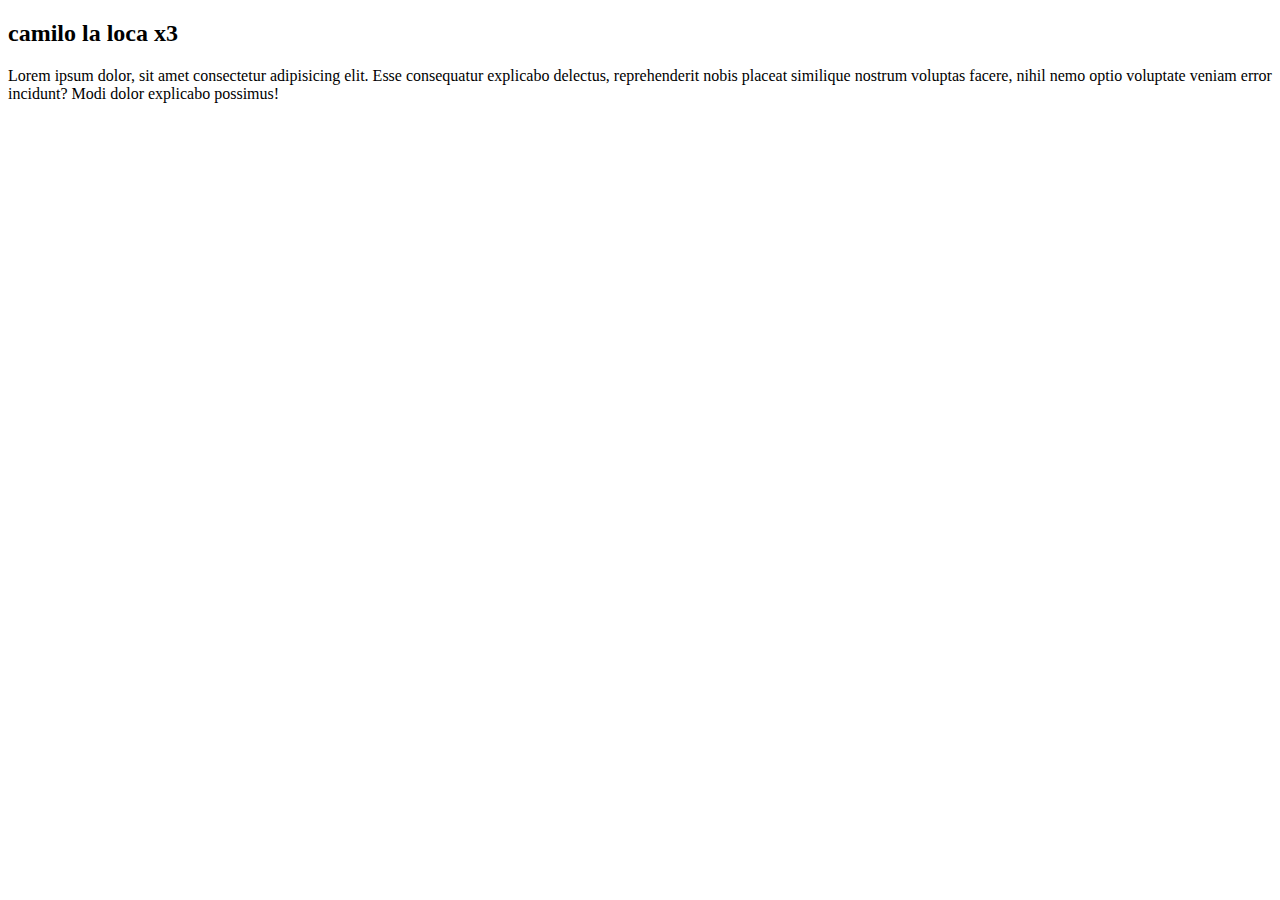
==== index.html @ 8e64c2e8 "no salio" ====
<!DOCTYPE html>
<html lang="en">
<head>
    <meta charset="UTF-8">
    <meta name="viewport" content="width=device-width, initial-scale=1.0">
    <title>Document</title>
</head>
<body>
    <h2>camilo la loca x3</h2>
    <p>Lorem ipsum dolor, sit amet consectetur adipisicing elit. Esse consequatur explicabo delectus, reprehenderit nobis placeat similique nostrum voluptas facere, nihil nemo optio voluptate veniam error incidunt? Modi dolor explicabo possimus!</p>
</body>
</html>
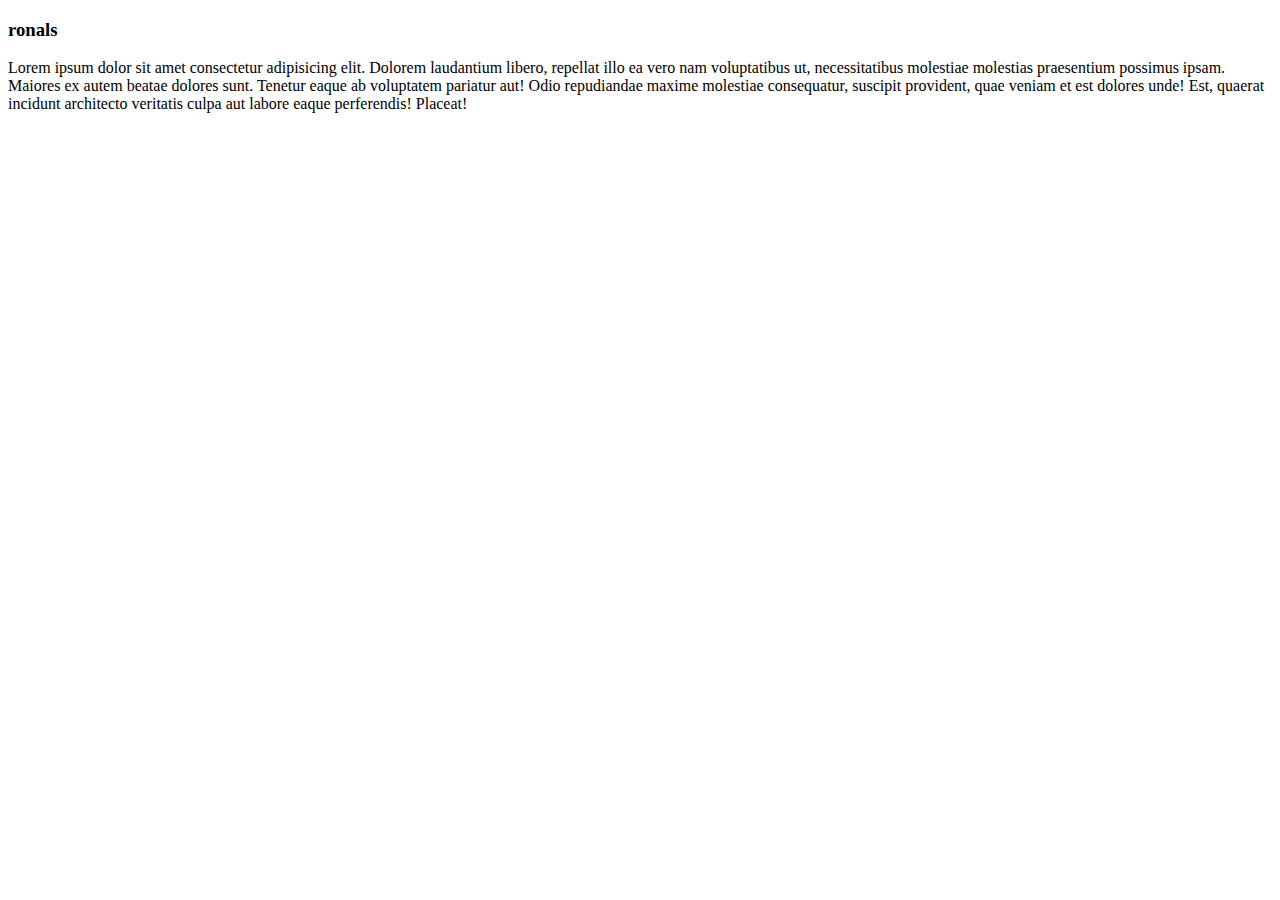
==== commit f7170555: "cambios en la rama no" ====
--- a/index.html
+++ b/index.html
@@ -6,7 +6,8 @@
     <title>Document</title>
 </head>
 <body>
-    <h2>camilo la loca x3</h2>
-    <p>Lorem ipsum dolor, sit amet consectetur adipisicing elit. Esse consequatur explicabo delectus, reprehenderit nobis placeat similique nostrum voluptas facere, nihil nemo optio voluptate veniam error incidunt? Modi dolor explicabo possimus!</p>
+    <h3>ronals</h3>
+    <p>Lorem ipsum dolor sit amet consectetur adipisicing elit. Dolorem laudantium libero, repellat illo ea vero nam voluptatibus ut, necessitatibus molestiae molestias praesentium possimus ipsam. Maiores ex autem beatae dolores sunt.
+    Tenetur eaque ab voluptatem pariatur aut! Odio repudiandae maxime molestiae consequatur, suscipit provident, quae veniam et est dolores unde! Est, quaerat incidunt architecto veritatis culpa aut labore eaque perferendis! Placeat!</p>
 </body>
 </html>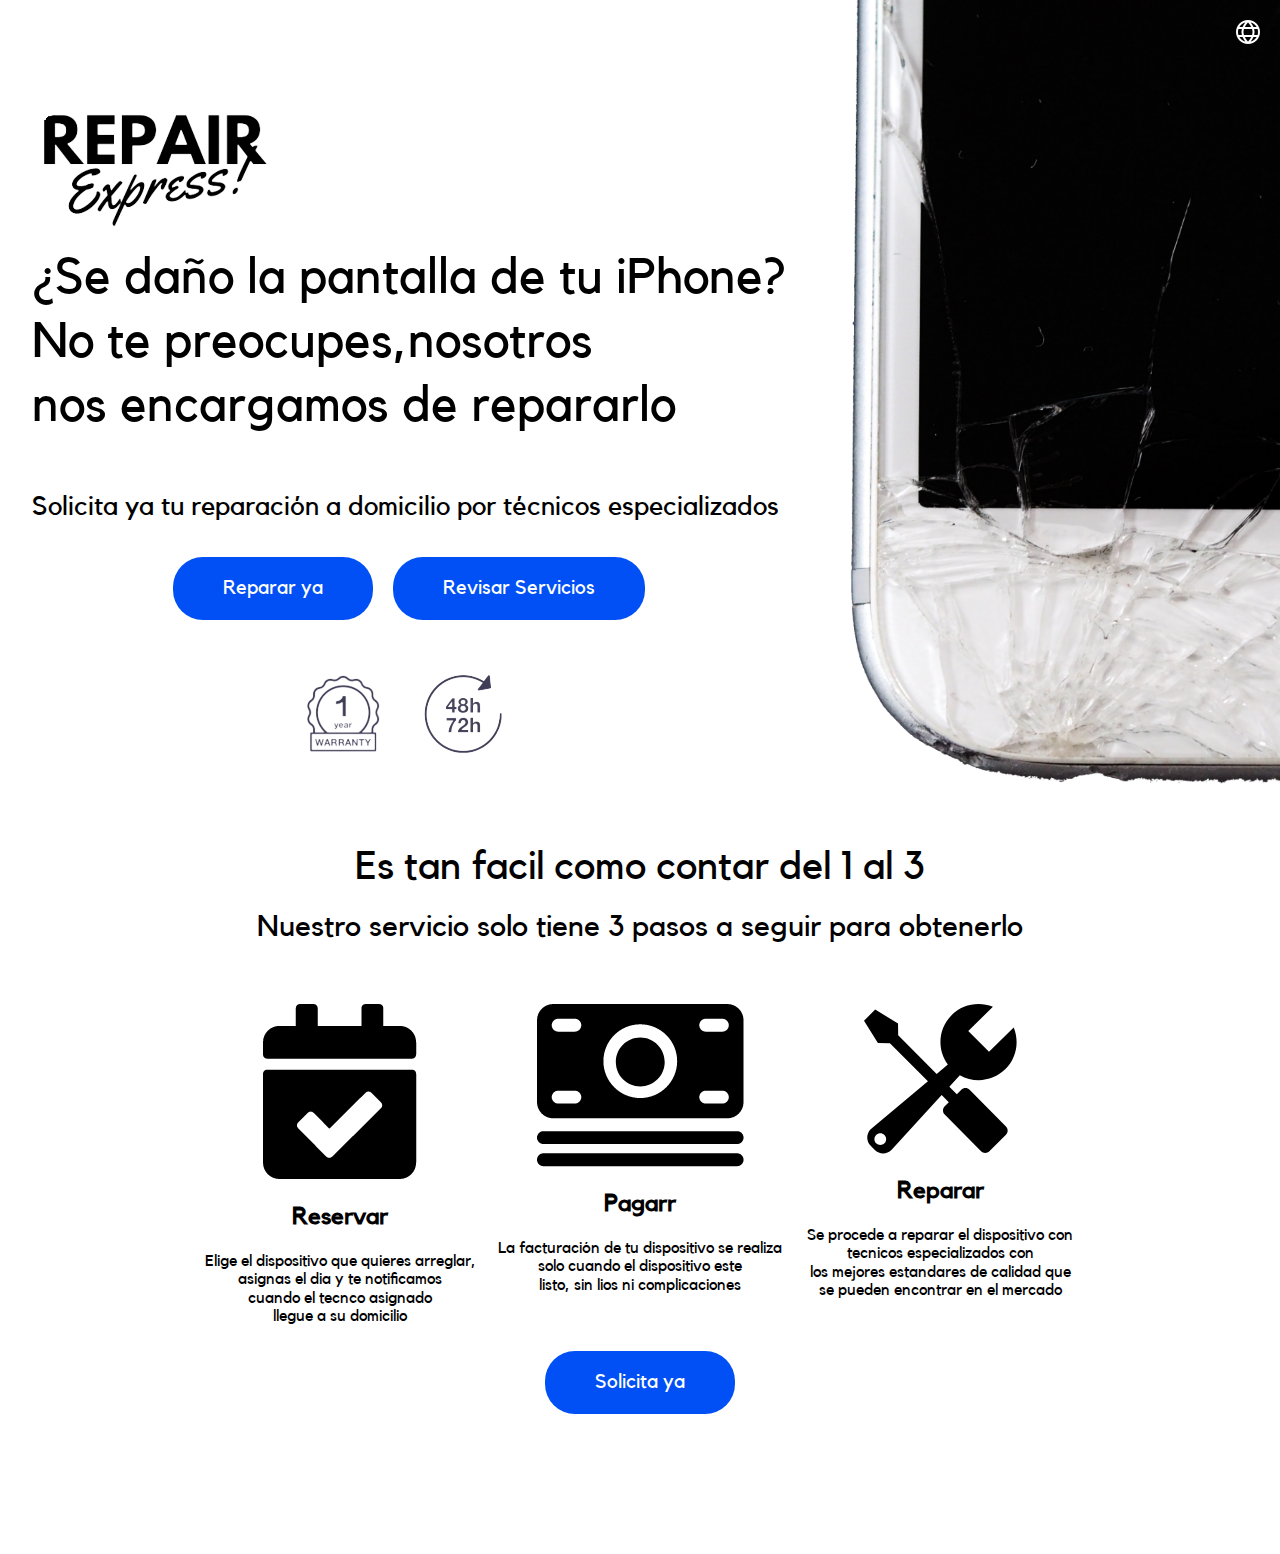
==== commit 327897a1: "avance miercoles" ====
--- a/index.html
+++ b/index.html
@@ -3,11 +3,76 @@
 <head>
     <meta charset="UTF-8">
     <meta name="viewport" content="width=device-width, initial-scale=1.0">
+    <link rel="stylesheet" href="./css/normalize.css">
+    <link rel="stylesheet" href="./css/main.css">
+    <link rel="stylesheet" href="./css/landding/style-sup.css">
+    <link rel="stylesheet" href="./css/landding/style-pos.css">
     <title>Document</title>
 </head>
 <body>
-    <h3>ronals</h3>
-    <p>Lorem ipsum dolor sit amet consectetur adipisicing elit. Dolorem laudantium libero, repellat illo ea vero nam voluptatibus ut, necessitatibus molestiae molestias praesentium possimus ipsam. Maiores ex autem beatae dolores sunt.
-    Tenetur eaque ab voluptatem pariatur aut! Odio repudiandae maxime molestiae consequatur, suscipit provident, quae veniam et est dolores unde! Est, quaerat incidunt architecto veritatis culpa aut labore eaque perferendis! Placeat!</p>
+    <section class="sup-0">
+        <div class="sup-1">
+        <div class="logo">
+            <img src="assets/images/logo.png" alt="">
+        </div>
+        <div class="q">
+            <h2>¿Se daño la pantalla de tu iPhone? <br> No te preocupes,nosotros <br> nos encargamos de repararlo</h2>
+        </div>
+        <div class="a">
+            <p>Solicita ya tu reparación a domicilio  por técnicos especializados</p>
+        </div>
+        <div class="b-0">
+            <a class="z1" href="#">Reparar ya</a>
+            <a  class="z1" href="#">Revisar Servicios</a>
+        </div>
+        <div class="img-1">
+            <img src="assets/images/indicacion.png" alt="">
+
+        </div>
+        </div>
+        <div class="sup-2">
+            <img src="assets/images/iPhoneTransparente.png" alt="">
+        </div>
+        <div class="mundo">
+            <img src="assets/images/globo.png" alt="">
+        </div>
+
+    </section>
+    <section class="pos-0">
+        <div class="big-box">
+        <div class="g-1">
+            <p class="l1">Es tan facil como contar del 1 al 3 <p class="l2"> Nuestro servicio solo tiene 3 pasos a seguir para obtenerlo</p></p>
+
+        </div>
+        <div class="g-2">
+            <img src="assets/images/Icon awesome-calendar-check.png" alt="">
+            <h2>Reservar</h2>
+            <p>Elige el dispositivo que quieres arreglar, <br> 
+            asignas el dia y te notificamos <br>
+            cuando el tecnco asignado <br>
+            llegue a su domicilio</p>
+            
+        </div>
+        <div class="g-3">
+            <img src="assets/images/Icon ionic-ios-cash.png" alt="">
+            <h2>Pagarr</h2>
+            <p>La facturación de tu dispositivo se realiza<br> 
+            solo cuando el dispositivo este<br>
+            listo, sin lios ni complicaciones</p>
+            
+        </div>
+
+        <div class="g-4">
+            <img src="assets/images/Icon metro-tools.png" alt="">
+            <h2>Reparar</h2>
+            <p>Se procede a reparar el dispositivo con <br>
+            tecnicos especializados con <br> los mejores estandares de calidad que <br> se pueden encontrar en el mercado</p>
+        </div>
+        <div class="g-5">
+            <a class="z1" href="#">Solicita ya</a>
+        </div>
+        </div>
+
+    </section>
 </body>
 </html>--- a/css/main.css
+++ b/css/main.css
@@ -0,0 +1,8 @@
+@font-face {
+    font-family:Kollek;
+    src: url(../assets/fonts/Kollektif.ttf);
+}
+
+*{
+    font-family: kollek;
+}--- a/css/landding/style-sup.css
+++ b/css/landding/style-sup.css
@@ -0,0 +1,93 @@
+.mundo{
+    position: absolute;
+    top: 20px;
+    right: 20px;
+}
+.sup-0{
+    display: flex;
+    margin-top: 4rem;
+    margin-left: 2rem;
+
+    gap: 0px;
+    height: 600px;
+}
+
+.sup-1{
+    margin-top: 200px;
+    display: grid;
+    grid-template-rows: repeat(4, 1fr);
+    grid-template-rows: 100px 100px 160px 100px 100px 100px 100px;
+    grid-template-areas: 
+    'a a a a'
+    'b b b b'
+    'b b b b'
+    'c c c c'
+    'd d d d'
+    'f f f f'
+    ;
+    min-width: max-content;
+    margin-top: 40px;
+}
+
+.logo{
+    display: flex;
+    grid-area: a;
+    justify-content: left;
+    align-items: start;
+}
+
+.q{
+    grid-area: b;
+    display: grid;
+}
+.q h2{
+    line-height: 4rem;
+    font-size: 50px;
+    font-weight:1;
+
+}
+.a{
+    font-size: 27px;
+    grid-area: c;
+    display: grid;
+}
+
+.b-0{
+    gap: 20px;
+    margin-bottom: 8rem;
+    grid-area: d;
+    display: flex;
+    justify-content: center;
+    align-items: center;
+}
+
+
+.img-1{
+    grid-area: f;
+    display: flex;
+    justify-content: center;
+    align-items: center;
+}
+
+.z1{
+    margin-top: 3rem;
+    z-index: 2;
+    text-decoration: none;
+    color: #fff;
+    background-color: #0050f5;
+    padding: 20px 50px;
+    border-radius: 30px;
+    font-size: 20px;
+}
+
+
+
+.sup-2 img{
+    z-index: 0;
+    margin-left: -29rem;
+    width: 1517px;
+    margin-top: -4rem;
+    height: 1000px;
+}
+
+
--- a/css/landding/style-pos.css
+++ b/css/landding/style-pos.css
@@ -0,0 +1,60 @@
+
+.pos-0{
+    display: grid;
+    margin-top: 140px;
+    height: fit-content;
+    place-content: center;
+}
+
+.big-box{
+
+    height: fit-content;
+    width: fit-content;
+    display: grid;
+    grid-template-columns: 300px 300px 300px;
+    grid-template-rows: 200px 100px 250px 200px;
+    grid-template-areas: 
+    'a a a'
+    'b c d'
+    'b c d'
+    'e e e'
+    ;    
+}
+
+.g-1
+{
+    text-align: center;
+    grid-area: a;
+}
+.l1{
+    font-size: 40px;
+}
+.l2{
+    margin-top: -20px;
+    font-size: 30px;
+}
+.g-2{
+    align-items: center;
+    text-align: center;
+    grid-area: b;
+
+}
+.g-3{
+    align-items: center;
+    text-align: center;
+    grid-area: c;
+
+}
+.g-4{
+    align-items: center;
+    text-align: center;
+    grid-area: d;
+
+}
+.g-5{
+    display: grid;
+    margin-top: -12rem;
+    place-content: center;
+    grid-area: e;
+ 
+}
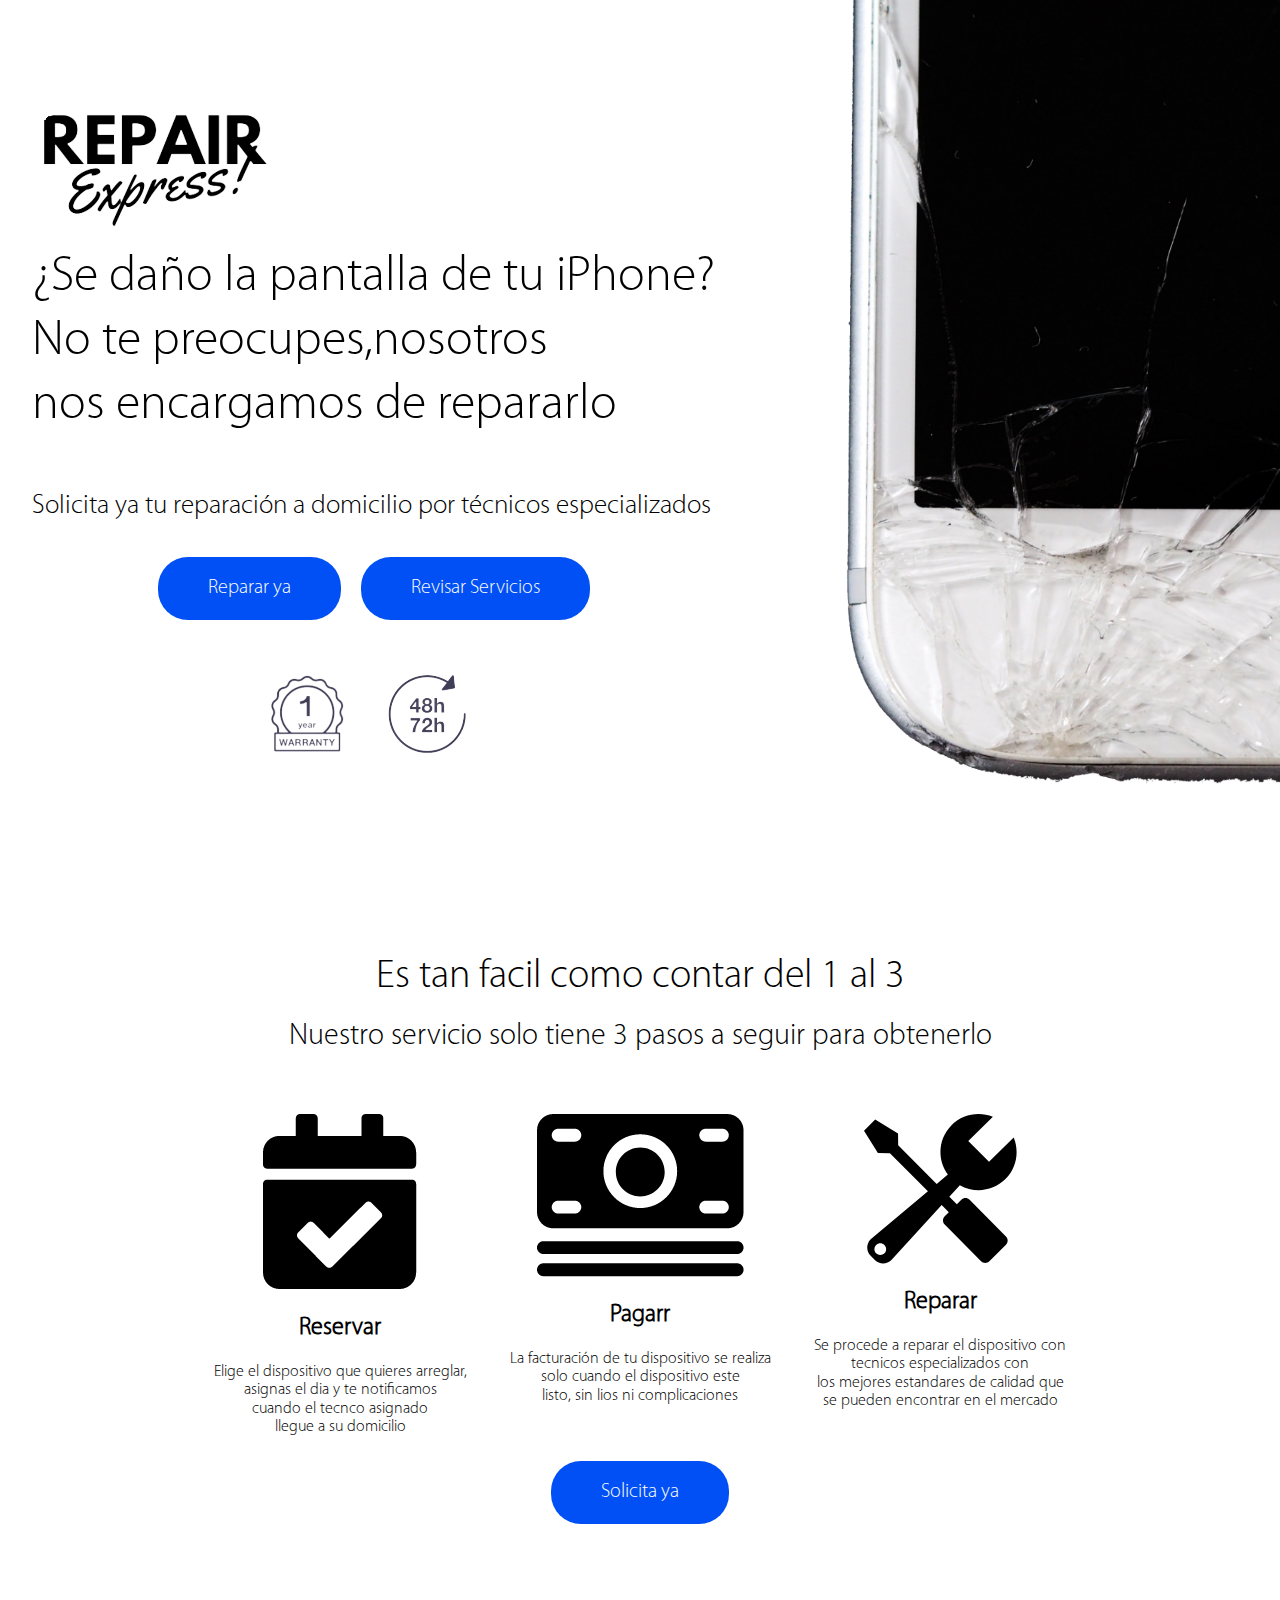
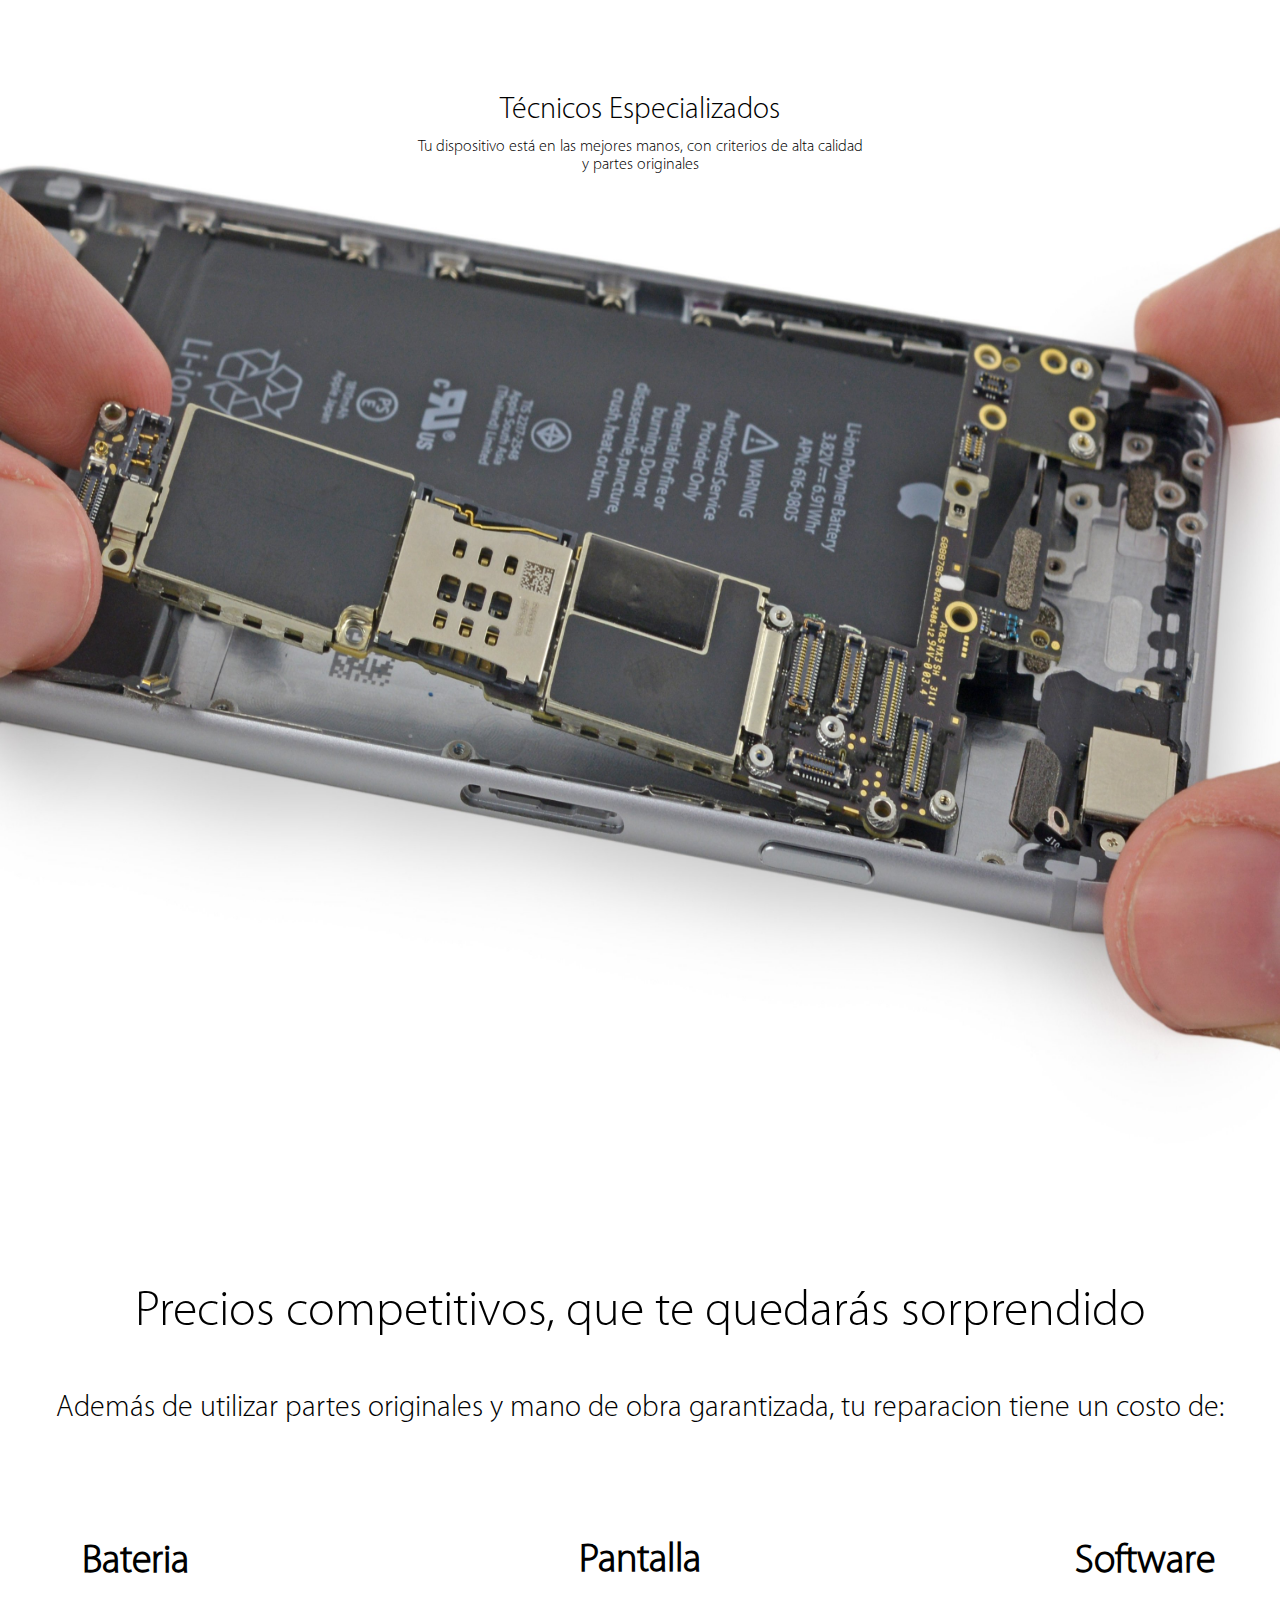
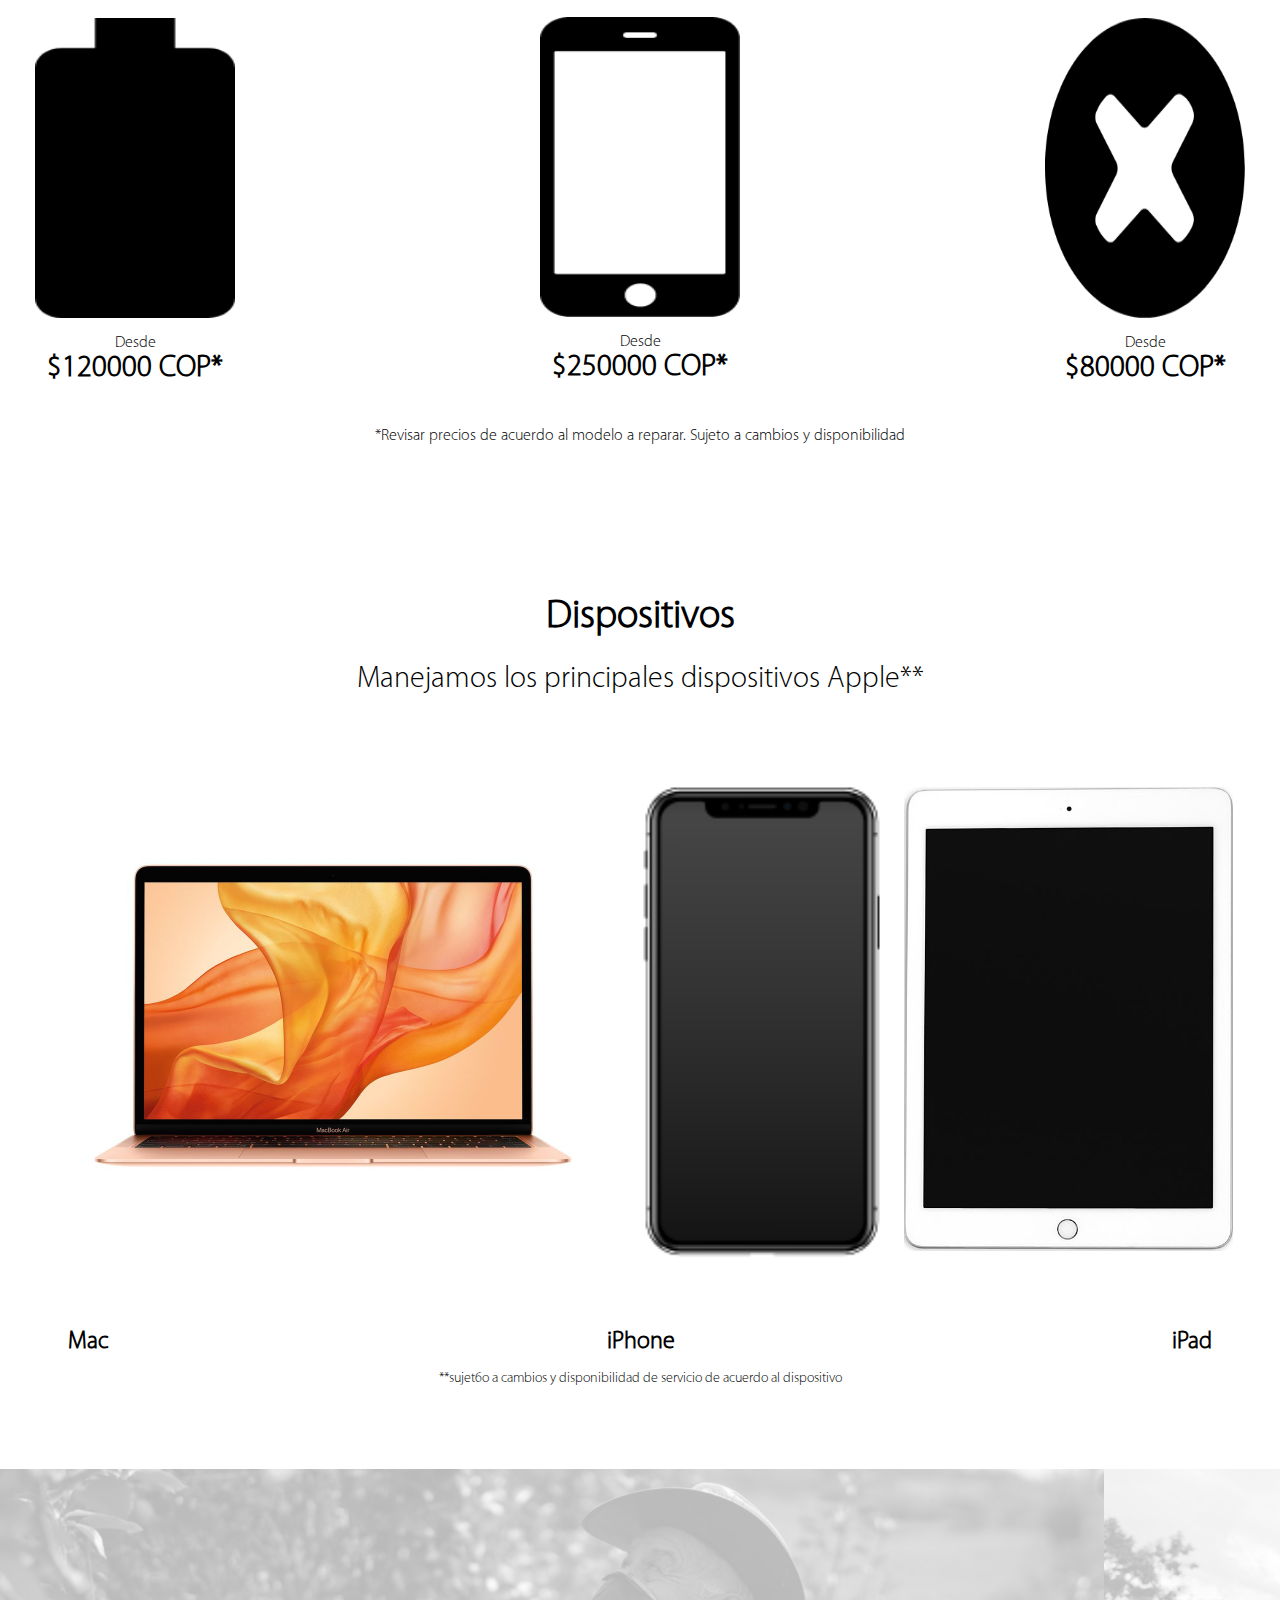
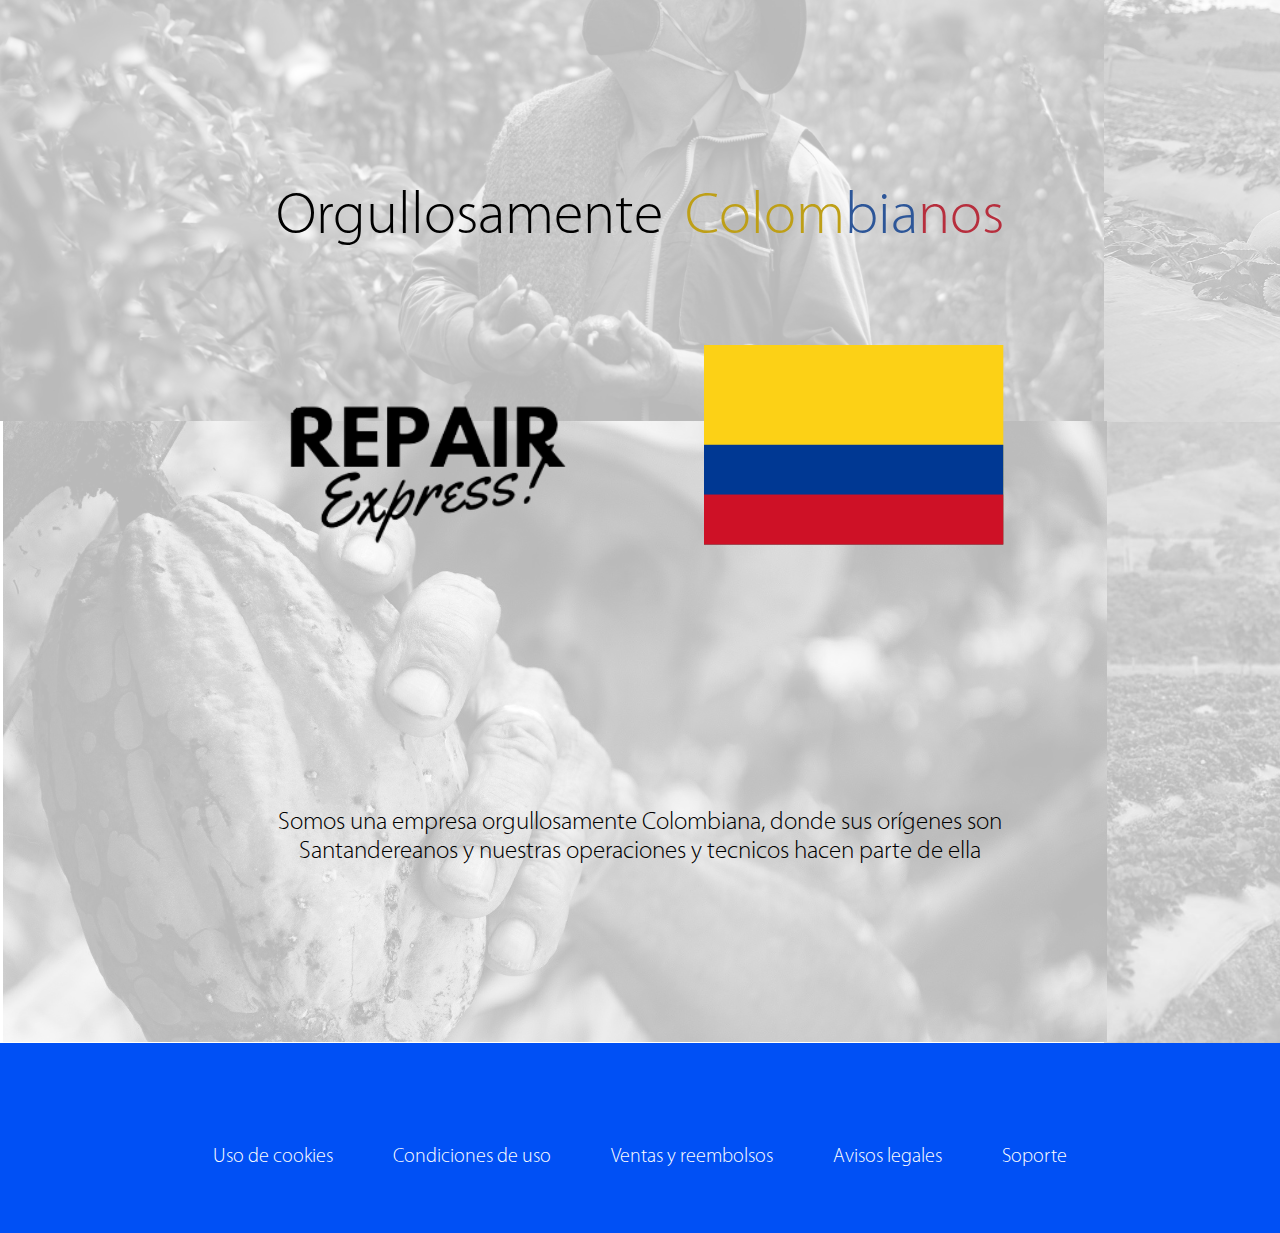
==== commit ba8041c4: "final_landpage" ====
--- a/index.html
+++ b/index.html
@@ -7,9 +7,104 @@
     <link rel="stylesheet" href="./css/main.css">
     <link rel="stylesheet" href="./css/landding/style-sup.css">
     <link rel="stylesheet" href="./css/landding/style-pos.css">
+    <link rel="stylesheet" href="./css/landding/style-sim.css">
+    <link rel="stylesheet" href="./css/landding/style-cost.css">
+    <link rel="stylesheet" href="./css/landding/style-prod.css">
+    <link rel="stylesheet" href="./css/landding/style-bb.css">
+    <link rel="stylesheet" href="./css/landding/style-footer.css">
+    <link rel="stylesheet" href="./css/landding/style-poopus.css">
     <title>Document</title>
 </head>
 <body>
+    <div class="container-modal" id="modal">
+        <div class="poopup">
+        <div class="icon">
+        <a href="#"><img src="assets/images/exit-door-svgrepo-com (1).svg" alt=""></a>
+        </div>
+        <div class="im-2">
+        <img src="assets/images/logo.png" alt="">
+        <p>Por favor ingresar tu Repair Express ID</p>
+
+        </div>
+         <div class="a-1">
+            <label for="id">Repair Express ID</label>
+            <input type="text">
+         </div>
+   
+         <div class="a-2">
+            <label for="contra">Contraseña</label>
+            <input type="text">
+         </div>
+         <div class="butn">
+            <a class=" btn-0 z1" href="#">Ingresar</a>
+            <a class="btn-1 z1" href="#momodal">Registrarse</a>
+
+            
+         </div>
+         <div class="line">
+            <span class="line-span"></span>    
+        </div>
+         <div class="foot">
+            <p>Tambien puedes utilizar</p>
+            <div class="s-1">
+            <img id="go"src="assets/images/google-178-svgrepo-com.svg" alt="">
+            <img  src="assets/images/facebook-svgrepo-com.svg" alt="">
+            <img id="app" src="assets/images/apple-173-svgrepo-com.svg" alt="">
+            </div>
+         </div>
+        </div>
+    </div>
+    <div class="container-modal-1" id="momodal">
+        <div class="poopup_1">
+        <div class="icon">
+        <a href="#"><img src="assets/images/exit-door-svgrepo-com (1).svg" alt=""></a>
+        </div>
+        <div class="logo-p">
+        <img src="assets/images/logo.png" alt="">
+        <p>Por favor ingresar los sigueintes datos personales</p>
+
+        </div>
+         <div class="a-1">
+            <label for="id"> Correo Electronico(Este sera su Repair Express ID)</label>
+            <input type="text">
+         </div>
+   
+         <div class="a-2">
+            <label for="contra">Contraseña</label>
+            <input type="text">
+         </div>
+         <div class="a-2">
+            <label for="contra">Repetir Contraseña</label>
+            <input type="text">
+         </div>
+         <div class="a-2">
+            <label for="contra">Fecha de Nacimiento</label>
+            <input type="text">
+            <img src="assets/images/Icon awesome-calendar-alt.png" alt="">
+         </div>
+         <div class="a-2">
+            <label for="contra">Direccion</label>
+            <input type="text">
+         </div>
+         <div class="butn">
+
+            <a class="btn-1 z1" href="#">Registrarse</a>
+
+            
+         </div>
+         <div class="line">
+            <span class="line-span"></span>    
+        </div>
+         <div class="foot">
+            <p>Tambien puedes utilizar</p>
+            <div class="s-1">
+            <img id="go"src="assets/images/google-178-svgrepo-com.svg" alt="">
+            <img  src="assets/images/facebook-svgrepo-com.svg" alt="">
+            <img id="app" src="assets/images/apple-173-svgrepo-com.svg" alt="">
+            </div>
+         </div>
+        </div>
+    </div>
     <section class="sup-0">
         <div class="sup-1">
         <div class="logo">
@@ -23,7 +118,7 @@
         </div>
         <div class="b-0">
             <a class="z1" href="#">Reparar ya</a>
-            <a  class="z1" href="#">Revisar Servicios</a>
+            <a  class="z1" href="#modal">Revisar Servicios</a>
         </div>
         <div class="img-1">
             <img src="assets/images/indicacion.png" alt="">
@@ -74,5 +169,84 @@
         </div>
 
     </section>
+    <section class="sim">
+        <p class="t1">Técnicos Especializados</p>
+        <p class="t2">Tu dispositivo está en las mejores manos, con criterios de alta calidad <br>
+        y partes originales</p>
+        <img src="assets/images/FZIyxxiPx6APvjtD.full.png" alt="">
+    </section>
+    <section class="cost">
+        <div class="txt">
+            <p class="g1">Precios competitivos, que te quedarás sorprendido</p>
+            <p class="g2">Además de utilizar partes originales y mano de obra garantizada, tu reparacion tiene un costo de:</p>
+        </div>
+        <div class="prc">
+            <div class="prc-box">
+                <h2 class="in">Bateria</h2>
+                <img src="assets/images/Icon ionic-md-battery-full.png" alt="">
+                <p class="desde">Desde</p>
+                <h2 class="precio">$120000 COP*</h2>
+            </div>
+            <div class="pbox-2 prc-box">
+                <h2 class="in">Pantalla</h2>
+                <img src="assets/images/Icon ionic-ios-phone-portrait.png" alt="">
+                <p class="desde">Desde</p>
+                <h2 class="precio">$250000 COP*</h2>
+                <p class="letel">*Revisar precios de acuerdo al modelo a reparar. Sujeto a cambios y disponibilidad</p>
+            </div>
+            <div class="prc-box">
+                <h2 class="in">Software</h2>
+                <img class="x" src="assets/images/Icon simple-ifixit.png" alt="">
+                <p class="desde">Desde</p>
+                <h2 class="precio">$80000 COP*</h2>
+                
+            </div>
+        </div>
+    </section>
+    <section class="prod">
+        <div class="txt-1">
+            <h2 class="po">Dispositivos</h2>
+            <p class="po1">Manejamos los principales dispositivos Apple**</p>
+        </div>
+  
+            <div class="a1-box">
+                <img src="assets/images/refurb-macbook-air-gold-202002.png" alt="">
+
+            </div>
+            <div class="a2-box">
+                <img class="per" src="assets/images/telefono.png" alt="">
+
+            </div>
+            <div class="a3-box">
+                <img src="assets/images/520px-IPad_2017_tablet.png" alt="">
+  
+            </div>
+            <div class="nom">
+                <h2>Mac</h2>
+                <h2>iPhone <p class="ere">**sujet6o a cambios y disponibilidad de servicio de acuerdo al dispositivo</p></h2>
+                <h2>iPad</h2>
+            </div>
+    </section>
+    <section class="bb">
+        <div class="grid-container">
+            <div class="r1">
+                <p>Orgullosamente     <p class="amarillo">Colom</p><p class="azul">bia</p> <p class="rojo">nos</p></p>
+            </div>
+            <div class="l-b">
+                <img class="f-logo" src="assets/images/logo.png" alt="">
+                <img class="flag" src="assets/images/Flag_of_Colombia.png" alt="">
+            </div>
+            <div class="f-l"><p>Somos una empresa orgullosamente Colombiana, donde sus orígenes son <br>
+            Santandereanos y nuestras operaciones y tecnicos hacen parte de ella</p></div>
+        </div>
+    </section>
+    <footer>
+        <p>Uso de cookies</p>
+        <p>Condiciones de uso</p>
+        <p>Ventas y reembolsos</p>
+        <p>Avisos legales</p>
+        <p>Soporte</p>
+    </footer>
+
 </body>
 </html>--- a/css/main.css
+++ b/css/main.css
@@ -1,8 +1,8 @@
 @font-face {
-    font-family:Kollek;
-    src: url(../assets/fonts/Kollektif.ttf);
+    font-family: MyriadPro;
+    src: url(../assets/fonts/MyriadPro-Light.otf);
 }
 
 *{
-    font-family: kollek;
+    font-family: MyriadPro;
 }--- a/css/landding/style-sup.css
+++ b/css/landding/style-sup.css
@@ -1,14 +1,15 @@
 .mundo{
-    position: absolute;
-    top: 20px;
-    right: 20px;
+    margin-left:-3%;
+    margin-top: -2%;
 }
 .sup-0{
+
+    height: 100vh;
+
     display: flex;
     margin-top: 4rem;
     margin-left: 2rem;
-
-    gap: 0px;
+    max-width: 80%;
     height: 600px;
 }
 
@@ -63,6 +64,7 @@
 
 
 .img-1{
+
     grid-area: f;
     display: flex;
     justify-content: center;
@@ -84,7 +86,7 @@
 
 .sup-2 img{
     z-index: 0;
-    margin-left: -29rem;
+    margin-left: -24.8rem;
     width: 1517px;
     margin-top: -4rem;
     height: 1000px;
--- a/css/landding/style-pos.css
+++ b/css/landding/style-pos.css
@@ -1,13 +1,14 @@
 
 .pos-0{
+    size: cover;
     display: grid;
-    margin-top: 140px;
+    margin-top: 250px;
     height: fit-content;
     place-content: center;
 }
 
 .big-box{
-
+    size: cover;
     height: fit-content;
     width: fit-content;
     display: grid;
@@ -34,24 +35,28 @@
     font-size: 30px;
 }
 .g-2{
+    size: cover;
     align-items: center;
     text-align: center;
     grid-area: b;
 
 }
 .g-3{
+    size: cover;
     align-items: center;
     text-align: center;
     grid-area: c;
 
 }
 .g-4{
+    size: cover;
     align-items: center;
     text-align: center;
     grid-area: d;
 
 }
 .g-5{
+    size: cover;
     display: grid;
     margin-top: -12rem;
     place-content: center;
--- a/css/landding/style-sim.css
+++ b/css/landding/style-sim.css
@@ -0,0 +1,24 @@
+.sim{
+    display: flex;
+    flex-direction: column;
+    width: 100%;
+    height: fit-content;
+    text-align: center;
+
+}
+.sim img{
+    size: cover;
+    margin-top: -160px;
+    width:100%;
+    height: 1204px;
+}
+.t1{
+    z-index: 2;
+    font-size: 30px;
+
+}
+.t2{
+    z-index: 2;
+
+    margin-top: -1.3rem;
+}--- a/css/landding/style-cost.css
+++ b/css/landding/style-cost.css
@@ -0,0 +1,51 @@
+.cost{
+    justify-content: center;
+    align-items: center;
+    display: flex;
+    flex-direction: column;
+}
+.txt{
+    text-align: center;
+}
+.g1{
+    font-size: 50px;
+
+}
+
+.g2{
+    font-size: 30px;
+}
+
+.prc{
+    display: flex;
+    align-items: center;
+    justify-content: center;
+    gap: 140px;
+}
+.pbox-2{
+    margin-top: 3rem;
+}
+.prc-box{
+
+    text-align: center;
+    display: flex;
+    justify-content: center;
+    flex-direction: column;
+    align-items: center;
+}
+
+.prc-box img{
+    height: 300px;
+    width: 200px;
+}
+.x{
+    height: 300px;
+    width: 300px;
+}
+.precio{
+    font-size: 30px;
+    margin-top: -1rem;
+}
+.in{
+    font-size: 40px;
+}--- a/css/landding/style-prod.css
+++ b/css/landding/style-prod.css
@@ -0,0 +1,68 @@
+.prod{
+
+    width: 90%;
+    margin-left: 5%;
+    height: max-content;
+    margin-top: 100px;
+    display: grid;
+    place-content: center;
+    grid-template-columns: repeat(3,1fr);
+    grid-template-rows: auto;
+    grid-template-areas: 
+    'a a a'
+    'b c d'
+    'b c d'
+    'e e e';
+    gap: 2px;
+}
+
+.ere{
+    font-weight:1;
+    font-size: 14px;
+}
+.po{
+    font-size: 40px;
+}
+.po1{
+    margin-top: -10px;
+    font-size: 30px;
+}
+.txt-1{
+    display: grid;
+    place-content:center ;
+grid-area: a;
+place-content: center;
+text-align: center;
+}
+
+.a1-box{
+    grid-area: b;
+    text-align: center;
+}
+
+.a2-box{
+    display: grid;
+    place-content:center ;
+    text-align: center;
+    grid-area: c;
+}
+
+.a2-box img{
+    height: 500px;
+}
+
+.a3-box
+{
+    display: grid;
+    place-content:center ;
+    text-align: center;
+    grid-area: d;
+}
+
+.nom{
+    display: flex;
+    justify-content: center;
+    gap: 330px;
+    grid-area: e;
+    text-align: center;
+}
--- a/css/landding/style-bb.css
+++ b/css/landding/style-bb.css
@@ -0,0 +1,50 @@
+.bb{
+    margin-top: 3em;
+    display: grid;
+    background-image: url(/assets/images/Campesinos.png);
+    width: 100%;
+    height: 1174px;
+    justify-content: center;
+}
+.r1{
+
+    margin-top: 35%;
+    display: flex;
+    font-size: 60px;
+}
+
+.amarillo{
+    color:rgb(190, 159, 23);
+    margin-left: 3%;
+}
+.azul{
+    color:rgb(45, 86, 152);
+}
+.rojo{
+    color: rgb(183, 46, 61);
+}
+
+.l-b{
+    margin-top: 2em;
+    display: flex;
+    flex-direction: row;
+    gap: 8rem;
+    justify-content: center;
+}
+
+.f-logo{
+    margin-top: 3rem;
+    display: flex;
+    width: 300px;
+}
+
+.flag{
+    height: 200px;
+
+}
+
+.f-l{
+    font-size: 25px;
+    text-align: center;
+    margin-top: 10em;
+}
--- a/css/landding/style-footer.css
+++ b/css/landding/style-footer.css
@@ -0,0 +1,18 @@
+footer{
+    height: 150px;
+    display: flex;
+    flex-direction: row;
+    text-align: center;
+    justify-content: center;
+    gap: 60px;
+    align-items: center;
+    color: #fff;
+    padding-top:40px ;
+    background-color: rgb(0, 80, 245);
+    -webkit-text-stroke: -4px;
+
+}
+
+footer p{
+    font-size: 20px;
+}--- a/css/landding/style-poopus.css
+++ b/css/landding/style-poopus.css
@@ -0,0 +1,245 @@
+.line-span {
+
+    width: 450px;
+    border-bottom: 1px solid black; 
+}
+ .container-modal{
+    position: fixed;
+    font-family: "MyriadPro";
+    top: 0;
+    right: 0;
+    bottom: 0;
+    left: 0;
+    background: rgba(0,0,0,0.8);
+    z-index: 99999;
+    opacity:0;
+    -webkit-transition: opacity 400ms ease-in;
+    -moz-transition: opacity 400ms ease-in;
+    transition: opacity 400ms ease-in;
+    pointer-events: none;
+    font-family:"MyriadPro";
+ }
+
+ .container-modal:target{
+    opacity:1;
+    pointer-events: auto;
+ }
+
+ .poopup{
+    z-index: 999;
+    display: flex;
+    flex-direction: column;
+    justify-content: center;
+    align-items: center;
+    width: 100%;
+    max-width: 600px ;
+    background-color: #fff;
+    height: 600px;
+    position: relative;
+    top: 50%;
+    left: 50%;
+    transform: translate(-50% , -50%);
+    border-radius: 30px;
+
+ }
+
+.foot img{
+    align-items: center;
+    height: 42px;
+    width: 42px;
+}
+.foot{
+    display: flex;
+    flex-direction: column;
+    justify-content: center;
+    align-items: center;
+
+}
+
+#go,#app {
+    margin-top: 7px;
+    height: 28px;
+    width: 28px;
+}
+
+.s-1{
+    margin-top: -20px;
+    display: flex;
+    align-content: center;
+}
+
+.butn{
+    display: flex;
+    flex-direction: row;
+    justify-content: center;
+    align-items: center;
+    gap: 20px;
+}
+
+.btn-0 ,.btn-1{
+    width: 80px;
+}
+.btn-1{
+    display: grid;
+    place-content: center;
+    text-align: center;
+}
+
+.line{
+    display: flex;
+    flex-direction: column;
+    margin-top: 20px;
+
+
+}
+
+.a-1{
+
+    display: flex;
+    flex-direction: column;
+}
+.a-2{
+    margin-top: 10px;
+    display: flex;
+    flex-direction: column;
+}
+
+.poopup label{
+    opacity: 70%;
+    font-size: 15px;
+}
+
+.poopup input{
+    width: 500px;
+    height: 40px;
+    border-radius: 20px;
+}
+
+.im-1{
+ 
+    margin-top: 10px;
+    margin-left: 80%;
+}
+
+.icon img{
+    height: 30px;
+    width: 30px;
+}
+.icon {
+    line-height: 25px;
+    position: absolute;
+    right: 60px;
+    text-align: center;
+    top: 15px;
+    width: 24px;
+    text-decoration: none;
+    font-weight: bold;
+    border-radius:3px;
+    display: inline-block;
+    width: 20px;
+    height: 20px;
+    stroke-width: 0;
+    stroke: currentColor;
+    fill: currentColor;
+}
+a{
+    color: black;
+}
+.icon:hover {
+    background:  rgb(0, 80, 245);
+    height: auto;
+    width: auto;
+    color:#222;
+    border-radius: 10px;
+}
+
+.modalbox{
+    width: 611px;
+    height: 598px;
+    position: relative;
+    padding: 1.5rem;
+    background: #fff;
+    border-radius:25px;
+    -webkit-transition: all 500ms ease-in;
+    -moz-transition: all 500ms ease-in;
+    transition: all 500ms ease-in;
+    display: flex;
+    flex-direction: column;
+    align-items: center;
+}
+
+.container-modal-1{
+    position: fixed;
+    font-family: "MyriadPro";
+    top: 0;
+    right: 0;
+    bottom: 0;
+    left: 0;
+    background: rgba(0,0,0,0.8);
+    z-index: 99999;
+    opacity:0;
+    -webkit-transition: opacity 400ms ease-in;
+    -moz-transition: opacity 400ms ease-in;
+    transition: opacity 400ms ease-in;
+    pointer-events: none;
+    font-family:"MyriadPro";
+ }
+
+ .container-modal-1:target{
+    opacity:1;
+    pointer-events: auto;
+ }
+ .poopup_1{
+    z-index: 999;
+    display: flex;
+    flex-direction: column;
+    justify-content: center;
+    align-items: center;
+    width: 100%;
+    max-width: 600px ;
+    background-color: #fff;
+    height: 800px;
+    position: relative;
+    top: 50%;
+    left: 50%;
+    transform: translate(-50% , -50%);
+    border-radius: 30px;
+
+ }
+
+ .poopup_1 label{
+    opacity: 70%;
+    font-size: 10px;
+}
+
+.poopup_1 input{
+    width: 500px;
+    height: 40px;
+    border-radius: 20px;
+}
+
+.logo-p img{
+    top: 2em;
+    left: 40%;
+    position: absolute;
+    height: 100px;
+    width: 100px;
+}
+.poopup_1 label{
+    opacity: 70%;
+    font-size: 15px;
+}
+
+.a-2 img{
+    position: absolute;
+    width: 20px;
+    height: 20px;
+    top: 433px;
+    margin-left: 20px;
+}
+
+.logo-p p{
+    font-size: 23.5px;
+    font-weight: 200;
+    margin-top: 80px;
+}